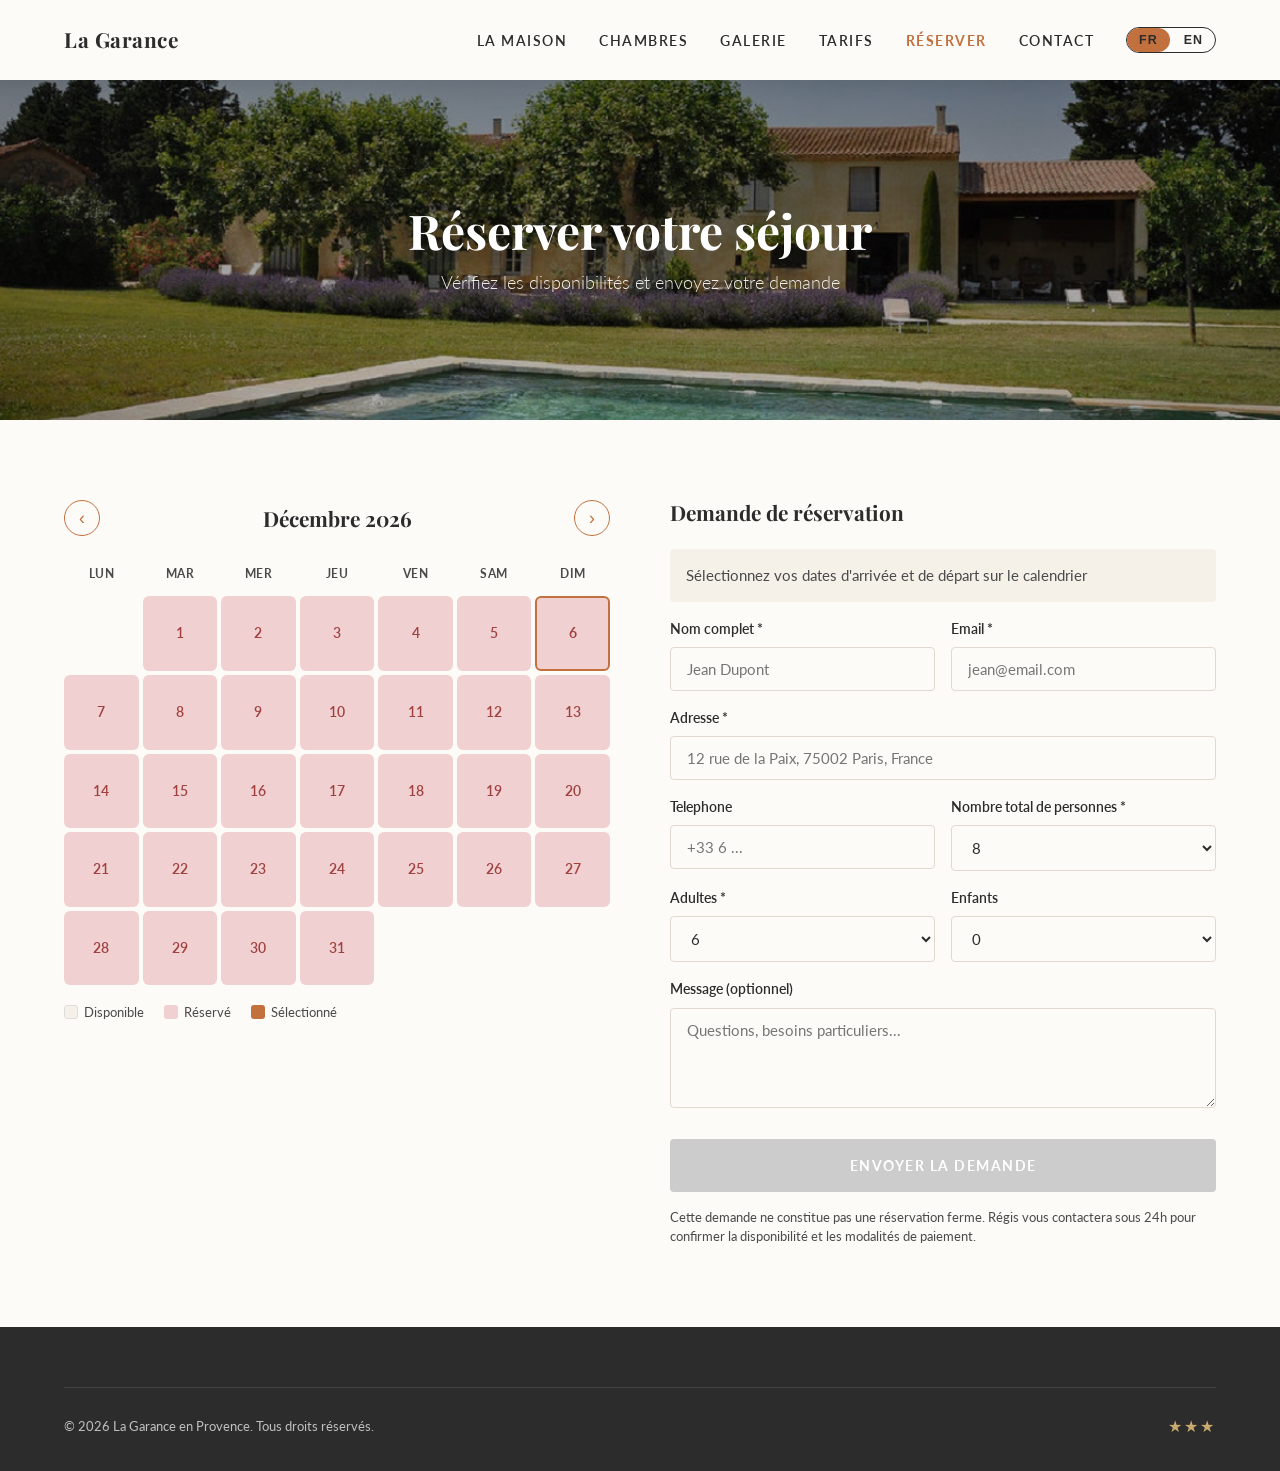
==== booking.html @ ce0c5026 "Fix calendar bug (duplicate var) + room titles 2 Chambres Jardin/Provence/Bastide" ====
<!DOCTYPE html>
<html lang="fr">
<head>
  <meta charset="UTF-8">
  <meta name="viewport" content="width=device-width, initial-scale=1.0">
  <title>Réserver — La Garance en Provence</title>
  <meta name="description" content="Réservez votre séjour à La Garance en Provence. Vérifiez les disponibilités et envoyez votre demande.">

  <!-- Fonts -->
  <link rel="preconnect" href="https://fonts.googleapis.com">
  <link rel="preconnect" href="https://fonts.gstatic.com" crossorigin>
  <link href="https://fonts.googleapis.com/css2?family=Playfair+Display:ital,wght@0,400;0,700;1,400&family=Lato:wght@300;400;700&display=swap" rel="stylesheet">

  <link rel="icon" href="data:image/svg+xml,<svg xmlns='http://www.w3.org/2000/svg' viewBox='0 0 100 100'><text y='.9em' font-size='90'>🏡</text></svg>">

  <link rel="stylesheet" href="styles.css">
  <style>
    /* ---- Booking page overrides ---- */
    .booking-hero {
      background: linear-gradient(to bottom, rgba(0,0,0,0.45), rgba(0,0,0,0.25)),
                  url('images/garance_03.jpg') center/cover no-repeat;
      height: 340px;
      display: flex;
      align-items: center;
      justify-content: center;
      text-align: center;
      color: #fff;
      margin-top: var(--header-h);
    }
    .booking-hero h1 { font-size: clamp(2rem, 4vw, 3rem); margin-bottom: 8px; }
    .booking-hero p { font-size: 1.1rem; font-weight: 300; opacity: 0.9; }

    .booking-section { padding: 80px 0; }
    .booking-grid {
      display: grid;
      grid-template-columns: 1fr 1fr;
      gap: 60px;
      align-items: start;
    }

    /* Calendar */
    .cal-header {
      display: flex;
      align-items: center;
      justify-content: space-between;
      margin-bottom: 20px;
    }
    .cal-header h3 {
      font-family: var(--font-serif);
      font-size: 1.3rem;
      min-width: 200px;
      text-align: center;
    }
    .cal-nav {
      background: none;
      border: 1.5px solid var(--terracotta);
      color: var(--terracotta);
      width: 36px;
      height: 36px;
      border-radius: 50%;
      cursor: pointer;
      font-size: 1.1rem;
      display: flex;
      align-items: center;
      justify-content: center;
      transition: all var(--transition);
    }
    .cal-nav:hover { background: var(--terracotta); color: #fff; }

    .cal-grid {
      display: grid;
      grid-template-columns: repeat(7, 1fr);
      gap: 4px;
      text-align: center;
    }
    .cal-day-label {
      font-size: 0.75rem;
      font-weight: 700;
      color: var(--charcoal-lt);
      text-transform: uppercase;
      letter-spacing: 0.5px;
      padding: 8px 0;
    }
    .cal-day {
      aspect-ratio: 1;
      display: flex;
      align-items: center;
      justify-content: center;
      font-size: 0.9rem;
      border-radius: 6px;
      cursor: pointer;
      transition: all 0.2s;
      position: relative;
    }
    .cal-day:hover:not(.booked):not(.empty):not(.past) {
      background: var(--cream);
    }
    .cal-day.empty { cursor: default; }
    .cal-day.past { color: #ccc; cursor: default; }
    .cal-day.booked {
      background: #f0d0d0;
      color: #a04040;
      cursor: not-allowed;
      font-weight: 600;
    }
    .cal-day.selected {
      background: var(--terracotta);
      color: #fff;
      font-weight: 700;
    }
    .cal-day.in-range {
      background: var(--terracotta-lt);
      color: #fff;
    }
    .cal-day.today {
      border: 2px solid var(--terracotta);
      font-weight: 700;
    }

    .cal-legend {
      display: flex;
      gap: 20px;
      margin-top: 16px;
      font-size: 0.82rem;
      color: var(--charcoal-lt);
    }
    .cal-legend span { display: flex; align-items: center; gap: 6px; }
    .cal-legend-dot {
      width: 14px;
      height: 14px;
      border-radius: 3px;
      display: inline-block;
    }
    .cal-legend-dot.avail { background: var(--cream); border: 1px solid #ddd; }
    .cal-legend-dot.booked { background: #f0d0d0; }
    .cal-legend-dot.selected { background: var(--terracotta); }

    /* Price summary */
    .price-summary {
      background: var(--cream);
      border-radius: 8px;
      padding: 24px;
      margin-top: 24px;
    }
    .price-summary h4 {
      font-family: var(--font-serif);
      margin-bottom: 16px;
      font-size: 1.1rem;
    }
    .price-line {
      display: flex;
      justify-content: space-between;
      padding: 6px 0;
      font-size: 0.92rem;
      color: var(--charcoal-lt);
    }
    .price-line.total {
      border-top: 2px solid var(--terracotta-lt);
      margin-top: 8px;
      padding-top: 12px;
      font-weight: 700;
      font-size: 1.1rem;
      color: var(--charcoal);
    }

    /* Booking form */
    .booking-form-section { margin-top: 0; }
    .booking-form-section h3 {
      font-family: var(--font-serif);
      font-size: 1.3rem;
      margin-bottom: 24px;
    }

    .booking-form label {
      display: block;
      font-size: 0.85rem;
      font-weight: 600;
      margin-bottom: 6px;
      color: var(--charcoal);
    }
    .booking-form input,
    .booking-form select,
    .booking-form textarea {
      width: 100%;
      padding: 12px 16px;
      border: 1.5px solid #e0d9cf;
      border-radius: 4px;
      font-family: var(--font-sans);
      font-size: 0.95rem;
      color: var(--charcoal);
      background: var(--warm-white);
      margin-bottom: 16px;
      transition: border-color var(--transition);
    }
    .booking-form input:focus,
    .booking-form select:focus,
    .booking-form textarea:focus {
      outline: none;
      border-color: var(--terracotta);
    }
    .booking-form textarea { resize: vertical; min-height: 100px; }

    .form-row-2 {
      display: grid;
      grid-template-columns: 1fr 1fr;
      gap: 16px;
    }

    .date-display {
      background: var(--cream);
      padding: 14px 16px;
      border-radius: 4px;
      font-size: 0.92rem;
      margin-bottom: 16px;
      color: var(--charcoal-lt);
      min-height: 48px;
    }
    .date-display strong { color: var(--charcoal); }

    .btn-book {
      display: block;
      width: 100%;
      padding: 16px;
      background: var(--terracotta);
      color: #fff;
      border: 2px solid var(--terracotta);
      font-family: var(--font-sans);
      font-size: 0.9rem;
      font-weight: 700;
      letter-spacing: 1.5px;
      text-transform: uppercase;
      cursor: pointer;
      border-radius: 4px;
      transition: all var(--transition);
      margin-top: 8px;
    }
    .btn-book:hover { background: var(--terracotta-dk); border-color: var(--terracotta-dk); }
    .btn-book:disabled {
      background: #ccc;
      border-color: #ccc;
      cursor: not-allowed;
    }

    .booking-success {
      background: #e8f5e9;
      border: 1px solid #a5d6a7;
      border-radius: 8px;
      padding: 24px;
      text-align: center;
      display: none;
    }
    .booking-success h3 { color: #2e7d32; margin-bottom: 8px; }
    .booking-success p { color: #4a4a4a; }
    .booking-success .booking-ref { font-size: 1.3rem; font-weight: 700; color: var(--terracotta); margin: 12px 0; }

    .booking-note {
      font-size: 0.82rem;
      color: var(--charcoal-lt);
      margin-top: 16px;
      line-height: 1.5;
    }

    @media (max-width: 768px) {
      .booking-grid { grid-template-columns: 1fr; gap: 40px; }
      .booking-hero { height: 260px; }
      .form-row-2 { grid-template-columns: 1fr; }
    }
  </style>
</head>
<body>

  <!-- HEADER (same as main site) -->
  <header class="site-header scrolled">
    <nav class="nav-inner">
      <a href="/" class="nav-logo" style="color:var(--charcoal)">La Garance</a>
      <ul class="nav-links">
        <li><a href="/#about" style="color:var(--charcoal)" data-i18n="nav_about">La Maison</a></li>
        <li><a href="/#rooms" style="color:var(--charcoal)" data-i18n="nav_rooms">Chambres</a></li>
        <li><a href="/#gallery" style="color:var(--charcoal)" data-i18n="nav_gallery">Galerie</a></li>
        <li><a href="/#pricing" style="color:var(--charcoal)" data-i18n="nav_pricing">Tarifs</a></li>
        <li><a href="/booking" style="color:var(--terracotta);font-weight:700" data-i18n="nav_booking">Réserver</a></li>
        <li><a href="/#contact" style="color:var(--charcoal)" data-i18n="nav_contact">Contact</a></li>
        <li>
          <div class="lang-toggle" style="border-color:var(--charcoal)">
            <button class="lang-btn active" data-lang="fr" style="color:var(--charcoal)">FR</button>
            <button class="lang-btn" data-lang="en" style="color:var(--charcoal)">EN</button>
          </div>
        </li>
      </ul>
      <button class="nav-hamburger" aria-label="Menu">
        <span style="background:var(--charcoal)"></span>
        <span style="background:var(--charcoal)"></span>
        <span style="background:var(--charcoal)"></span>
      </button>
    </nav>
  </header>

  <!-- HERO -->
  <div class="booking-hero">
    <div>
      <h1 data-i18n="bk_title">Réserver votre séjour</h1>
      <p data-i18n="bk_subtitle">Vérifiez les disponibilités et envoyez votre demande</p>
    </div>
  </div>

  <!-- MAIN CONTENT -->
  <section class="booking-section">
    <div class="container">
      <div class="booking-grid">

        <!-- LEFT: Calendar + Price -->
        <div>
          <div id="calendar-widget">
            <div class="cal-header">
              <button class="cal-nav" id="cal-prev">&#8249;</button>
              <h3 id="cal-title"></h3>
              <button class="cal-nav" id="cal-next">&#8250;</button>
            </div>
            <div class="cal-grid" id="cal-grid"></div>
            <div class="cal-legend">
              <span><span class="cal-legend-dot avail"></span> <span data-i18n="bk_available">Disponible</span></span>
              <span><span class="cal-legend-dot booked"></span> <span data-i18n="bk_booked">Réservé</span></span>
              <span><span class="cal-legend-dot selected"></span> <span data-i18n="bk_selected">Sélectionné</span></span>
            </div>
          </div>

          <div class="price-summary" id="price-summary" style="display:none">
            <h4 data-i18n="bk_estimate">Estimation tarifaire</h4>
            <div class="price-line">
              <span data-i18n="bk_accom">Hébergement</span>
              <span id="price-accom">—</span>
            </div>
            <div class="price-line">
              <span data-i18n="bk_cleaning">Ménage</span>
              <span id="price-cleaning">250 €</span>
            </div>
            <div class="price-line">
              <span data-i18n="bk_taxe">Taxe de séjour</span>
              <span id="price-taxe">—</span>
            </div>
            <div class="price-line total">
              <span>Total</span>
              <span id="price-total">—</span>
            </div>
          </div>
        </div>

        <!-- RIGHT: Form -->
        <div class="booking-form-section">
          <h3 data-i18n="bk_form_title">Demande de réservation</h3>

          <div class="date-display" id="date-display">
            <span data-i18n="bk_select_dates">Sélectionnez vos dates d'arrivée et de départ sur le calendrier</span>
          </div>

          <form class="booking-form" id="booking-form">
            <div class="form-row-2">
              <div>
                <label data-i18n="bk_name">Nom complet *</label>
                <input type="text" name="guest_name" required placeholder="Jean Dupont">
              </div>
              <div>
                <label data-i18n="bk_email">Email *</label>
                <input type="email" name="guest_email" required placeholder="jean@email.com">
              </div>
            </div>

            <label data-i18n="bk_address">Adresse *</label>
            <input type="text" name="guest_address" required data-i18n="bk_ph_address" placeholder="12 rue de la Paix, 75002 Paris, France">

            <div class="form-row-2">
              <div>
                <label data-i18n="bk_phone">Téléphone</label>
                <input type="tel" name="guest_phone" placeholder="+33 6 ...">
              </div>
              <div>
                <label data-i18n="bk_guests">Nombre total de personnes *</label>
                <select name="num_guests" required>
                  <option value="2">2</option>
                  <option value="4">4</option>
                  <option value="6">6</option>
                  <option value="8" selected>8</option>
                  <option value="10">10</option>
                  <option value="12">12</option>
                </select>
              </div>
            </div>

            <div class="form-row-2">
              <div>
                <label data-i18n="bk_adults">Adultes *</label>
                <select name="num_adults" required>
                  <option value="2">2</option>
                  <option value="4">4</option>
                  <option value="6" selected>6</option>
                  <option value="8">8</option>
                  <option value="10">10</option>
                  <option value="12">12</option>
                </select>
              </div>
              <div>
                <label data-i18n="bk_children">Enfants</label>
                <select name="num_children">
                  <option value="0" selected>0</option>
                  <option value="1">1</option>
                  <option value="2">2</option>
                  <option value="3">3</option>
                  <option value="4">4</option>
                  <option value="5">5</option>
                  <option value="6">6</option>
                </select>
              </div>
            </div>

            <label data-i18n="bk_message">Message (optionnel)</label>
            <textarea name="message" rows="4" data-i18n="bk_ph_message" placeholder="Questions, besoins particuliers..."></textarea>

            <button type="submit" class="btn-book" id="btn-book" disabled data-i18n="bk_submit">Envoyer la demande</button>

            <p class="booking-note" data-i18n="bk_note">
              Cette demande ne constitue pas une réservation ferme. Régis vous contactera sous 24h pour confirmer la disponibilité et les modalités de paiement.
            </p>
          </form>

          <div class="booking-success" id="booking-success">
            <h3 data-i18n="bk_success_title">Demande envoyée !</h3>
            <p data-i18n="bk_success_p1">Votre demande a bien été enregistrée.</p>
            <div class="booking-ref" id="booking-ref"></div>
            <p data-i18n="bk_success_p2">Régis vous contactera sous 24h pour confirmer votre réservation.</p>
          </div>
        </div>

      </div>
    </div>
  </section>

  <!-- FOOTER -->
  <footer class="site-footer">
    <div class="container">
      <div class="footer-bottom">
        <span data-i18n="footer_copy">© 2026 La Garance en Provence. Tous droits réservés.</span>
        <span class="footer-stars">★★★</span>
      </div>
    </div>
  </footer>

  <script>
  (function() {
    'use strict';

    // ---- Config (STATIC MODE — no backend needed) ----
    // Blocked date ranges: update this list when bookings change
    const BLOCKED_RANGES = [
      { from: '2026-01-01', to: '2026-06-27' },  // Hors saison
      { from: '2026-06-27', to: '2026-07-04' },  // Carter
      { from: '2026-07-18', to: '2026-07-25' },  // Jault
      { from: '2026-07-25', to: '2026-09-05' },  // De Graaf
      { from: '2026-09-05', to: '2026-12-31' },  // Hors saison
    ];

    // Weekly rates by month
    const WEEKLY_RATES = {
      1: 6500, 2: 6500, 3: 6500, 4: 6500, 5: 6500,
      6: 7150, 7: 7650, 8: 7650, 9: 7150,
      10: 6500, 11: 6500, 12: 6500,
    };

    // Contact email for form submissions
    const CONTACT_EMAIL = 'contact@garance-provence.com';

    const MONTH_NAMES = {
      fr: ['Janvier','Février','Mars','Avril','Mai','Juin','Juillet','Août','Septembre','Octobre','Novembre','Décembre'],
      en: ['January','February','March','April','May','June','July','August','September','October','November','December'],
    };
    const DAY_LABELS = {
      fr: ['Lun','Mar','Mer','Jeu','Ven','Sam','Dim'],
      en: ['Mon','Tue','Wed','Thu','Fri','Sat','Sun'],
    };

    // ---- Translations ----
    const T = {
      fr: {
        nav_about: 'La Maison', nav_rooms: 'Chambres', nav_gallery: 'Galerie',
        nav_pricing: 'Tarifs', nav_booking: 'Réserver', nav_contact: 'Contact',
        bk_title: 'Réserver votre séjour',
        bk_subtitle: 'Vérifiez les disponibilités et envoyez votre demande',
        bk_available: 'Disponible', bk_booked: 'Réservé', bk_selected: 'Sélectionné',
        bk_estimate: 'Estimation tarifaire',
        bk_accom: 'Hébergement', bk_cleaning: 'Ménage', bk_taxe: 'Taxe de séjour',
        bk_form_title: 'Demande de réservation',
        bk_select_dates: "Sélectionnez vos dates d'arrivée et de départ sur le calendrier",
        bk_name: 'Nom complet *', bk_email: 'Email *', bk_address: 'Adresse *', bk_ph_address: '12 rue de la Paix, 75002 Paris, France', bk_phone: 'Telephone',
        bk_guests: 'Nombre total de personnes *', bk_adults: 'Adultes *', bk_children: 'Enfants',
        bk_message: 'Message (optionnel)',
        bk_ph_message: 'Questions, besoins particuliers...',
        bk_submit: 'Envoyer la demande',
        bk_note: "Cette demande ne constitue pas une réservation ferme. Régis vous contactera sous 24h pour confirmer la disponibilité et les modalités de paiement.",
        bk_success_title: 'Demande envoyée !',
        bk_success_p1: 'Votre demande a bien été enregistrée.',
        bk_success_p2: 'Régis vous contactera sous 24h pour confirmer votre réservation.',
        bk_checkin: 'Arrivée', bk_checkout: 'Départ', bk_nights: 'nuits',
        bk_err_booked: 'Certaines dates sélectionnées sont déjà réservées.',
        bk_err_server: 'Erreur serveur. Veuillez réessayer.',
        footer_copy: '© 2026 La Garance en Provence. Tous droits réservés.',
      },
      en: {
        nav_about: 'The House', nav_rooms: 'Rooms', nav_gallery: 'Gallery',
        nav_pricing: 'Rates', nav_booking: 'Book', nav_contact: 'Contact',
        bk_title: 'Book your stay',
        bk_subtitle: 'Check availability and send your request',
        bk_available: 'Available', bk_booked: 'Booked', bk_selected: 'Selected',
        bk_estimate: 'Price estimate',
        bk_accom: 'Accommodation', bk_cleaning: 'Cleaning', bk_taxe: 'Tourist tax',
        bk_form_title: 'Booking request',
        bk_select_dates: 'Select your check-in and check-out dates on the calendar',
        bk_name: 'Full name *', bk_email: 'Email *', bk_address: 'Address *', bk_ph_address: '12 Peace Street, 75002 Paris, France', bk_phone: 'Phone',
        bk_guests: 'Total guests *', bk_adults: 'Adults *', bk_children: 'Children',
        bk_message: 'Message (optional)',
        bk_ph_message: 'Questions, special requirements...',
        bk_submit: 'Send request',
        bk_note: "This request is not a confirmed booking. Régis will contact you within 24 hours to confirm availability and payment details.",
        bk_success_title: 'Request sent!',
        bk_success_p1: 'Your request has been recorded.',
        bk_success_p2: 'Régis will contact you within 24 hours to confirm your booking.',
        bk_checkin: 'Check-in', bk_checkout: 'Check-out', bk_nights: 'nights',
        bk_err_booked: 'Some selected dates are already booked.',
        bk_err_server: 'Server error. Please try again.',
        footer_copy: '© 2026 La Garance en Provence. All rights reserved.',
      },
    };

    let lang = localStorage.getItem('garance-lang') || 'fr';
    let currentYear, currentMonth;
    let bookedDates = new Set();
    let checkIn = null, checkOut = null;
    let weeklyRate = 3000;

    const today = new Date();
    currentYear = today.getFullYear();
    currentMonth = today.getMonth() + 1;

    // ---- Init ----
    document.addEventListener('DOMContentLoaded', () => {
      setupLang();
      renderCalendar();
      setupForm();
      setupMobileMenu();
    });

    // ---- Language ----
    function setupLang() {
      document.querySelectorAll('.lang-btn').forEach(btn => {
        btn.addEventListener('click', () => {
          lang = btn.dataset.lang;
          localStorage.setItem('garance-lang', lang);
          applyTranslations();
          updateLangBtns();
          renderCalendar();
        });
      });
      applyTranslations();
      updateLangBtns();
    }

    function updateLangBtns() {
      document.querySelectorAll('.lang-btn').forEach(b =>
        b.classList.toggle('active', b.dataset.lang === lang));
    }

    function applyTranslations() {
      const t = T[lang];
      document.querySelectorAll('[data-i18n]').forEach(el => {
        const k = el.getAttribute('data-i18n');
        if (t[k] !== undefined) {
          if (el.tagName === 'INPUT' || el.tagName === 'TEXTAREA') el.placeholder = t[k];
          else el.innerHTML = t[k];
        }
      });
      document.documentElement.lang = lang;
    }

    // ---- Calendar ----
    function renderCalendar() {
      const grid = document.getElementById('cal-grid');
      const title = document.getElementById('cal-title');
      title.textContent = `${MONTH_NAMES[lang][currentMonth - 1]} ${currentYear}`;

      // Build booked dates from static ranges
      bookedDates = new Set();
      weeklyRate = WEEKLY_RATES[currentMonth] || 6500;
      const daysInMonth = new Date(currentYear, currentMonth, 0).getDate();
      const monthStart = `${currentYear}-${String(currentMonth).padStart(2,'0')}-01`;
      const monthEnd = `${currentYear}-${String(currentMonth).padStart(2,'0')}-${String(daysInMonth).padStart(2,'0')}`;

      BLOCKED_RANGES.forEach(range => {
        if (range.to < monthStart || range.from > monthEnd) return;
        const start = new Date(Math.max(new Date(range.from), new Date(monthStart)));
        const end = new Date(Math.min(new Date(range.to), new Date(monthEnd)));
        for (let d = new Date(start); d <= end; d.setDate(d.getDate() + 1)) {
          bookedDates.add(d.toISOString().slice(0, 10));
        }
      });

      // Build grid
      grid.innerHTML = '';

      // Day labels
      DAY_LABELS[lang].forEach(d => {
        const el = document.createElement('div');
        el.className = 'cal-day-label';
        el.textContent = d;
        grid.appendChild(el);
      });

      // First day of month (Monday=0)
      const firstDay = new Date(currentYear, currentMonth - 1, 1).getDay();
      const startOffset = (firstDay + 6) % 7; // Mon=0

      // Empty cells
      for (let i = 0; i < startOffset; i++) {
        const el = document.createElement('div');
        el.className = 'cal-day empty';
        grid.appendChild(el);
      }

      const todayStr = `${today.getFullYear()}-${String(today.getMonth()+1).padStart(2,'0')}-${String(today.getDate()).padStart(2,'0')}`;

      for (let d = 1; d <= daysInMonth; d++) {
        const dateStr = `${currentYear}-${String(currentMonth).padStart(2,'0')}-${String(d).padStart(2,'0')}`;
        const el = document.createElement('div');
        el.className = 'cal-day';
        el.textContent = d;
        el.dataset.date = dateStr;

        if (dateStr === todayStr) el.classList.add('today');
        if (dateStr < todayStr) el.classList.add('past');
        if (bookedDates.has(dateStr)) el.classList.add('booked');

        // Selection state
        if (checkIn === dateStr) el.classList.add('selected');
        if (checkOut === dateStr) el.classList.add('selected');
        if (checkIn && checkOut && dateStr > checkIn && dateStr < checkOut) el.classList.add('in-range');

        el.addEventListener('click', () => onDayClick(dateStr, el));
        grid.appendChild(el);
      }
    }

    function onDayClick(dateStr) {
      const el = document.querySelector(`[data-date="${dateStr}"]`);
      if (!el || el.classList.contains('past') || el.classList.contains('booked') || el.classList.contains('empty')) return;

      if (!checkIn || (checkIn && checkOut)) {
        // Start new selection
        checkIn = dateStr;
        checkOut = null;
      } else {
        // Set checkout
        if (dateStr <= checkIn) {
          checkIn = dateStr;
          checkOut = null;
        } else {
          // Check no booked dates in range
          let blocked = false;
          bookedDates.forEach(bd => {
            if (bd > checkIn && bd < dateStr) blocked = true;
          });
          if (blocked) {
            alert(T[lang].bk_err_booked);
            return;
          }
          checkOut = dateStr;
        }
      }

      updateSelection();
      renderCalendar();
    }

    function updateSelection() {
      const display = document.getElementById('date-display');
      const btn = document.getElementById('btn-book');
      const summary = document.getElementById('price-summary');

      if (checkIn && checkOut) {
        const ciDate = new Date(checkIn);
        const coDate = new Date(checkOut);
        const nights = Math.round((coDate - ciDate) / 86400000);
        const t = T[lang];

        const fmt = d => d.toLocaleDateString(lang === 'fr' ? 'fr-FR' : 'en-GB', { day: 'numeric', month: 'long', year: 'numeric' });
        display.innerHTML = `<strong>${t.bk_checkin}:</strong> ${fmt(ciDate)} &nbsp;→&nbsp; <strong>${t.bk_checkout}:</strong> ${fmt(coDate)} &nbsp;(${nights} ${t.bk_nights})`;

        // Price calc
        const weeks = nights / 7;
        const accom = weeklyRate * weeks;
        const cleaning = 250 * weeks;
        const adults = parseInt(document.querySelector('[name="num_adults"]').value) || 6;
        const taxe = adults * nights * 1.86;
        const total = accom + cleaning + taxe;

        document.getElementById('price-accom').textContent = `${Math.round(accom).toLocaleString()} €`;
        document.getElementById('price-cleaning').textContent = `${Math.round(cleaning).toLocaleString()} €`;
        document.getElementById('price-taxe').textContent = `${Math.round(taxe)} €`;
        document.getElementById('price-total').textContent = `${Math.round(total).toLocaleString()} €`;

        summary.style.display = 'block';
        btn.disabled = false;
      } else if (checkIn) {
        const ciDate = new Date(checkIn);
        const fmt = d => d.toLocaleDateString(lang === 'fr' ? 'fr-FR' : 'en-GB', { day: 'numeric', month: 'long', year: 'numeric' });
        display.innerHTML = `<strong>${T[lang].bk_checkin}:</strong> ${fmt(ciDate)} → <em>${lang === 'fr' ? 'choisissez la date de départ' : 'select check-out date'}</em>`;
        summary.style.display = 'none';
        btn.disabled = true;
      } else {
        display.innerHTML = `<span>${T[lang].bk_select_dates}</span>`;
        summary.style.display = 'none';
        btn.disabled = true;
      }
    }

    // Update price when adults change
    document.addEventListener('DOMContentLoaded', () => {
      document.querySelector('[name="num_adults"]')?.addEventListener('change', updateSelection);
    });

    // Nav buttons
    document.addEventListener('DOMContentLoaded', () => {
      document.getElementById('cal-prev').addEventListener('click', () => {
        currentMonth--;
        if (currentMonth < 1) { currentMonth = 12; currentYear--; }
        renderCalendar();
      });
      document.getElementById('cal-next').addEventListener('click', () => {
        currentMonth++;
        if (currentMonth > 12) { currentMonth = 1; currentYear++; }
        renderCalendar();
      });
    });

    // ---- Form (mailto — no backend needed) ----
    function setupForm() {
      const form = document.getElementById('booking-form');
      form.addEventListener('submit', (e) => {
        e.preventDefault();
        if (!checkIn || !checkOut) return;

        const name = form.guest_name.value;
        const email = form.guest_email.value;
        const phone = form.guest_phone.value || '-';
        const address = form.guest_address.value || '-';
        const guests = form.num_guests.value;
        const adults = form.num_adults.value;
        const children = form.num_children.value;
        const message = form.message.value || '-';

        const ciDate = new Date(checkIn);
        const coDate = new Date(checkOut);
        const nights = Math.round((coDate - ciDate) / 86400000);
        const weeks = nights / 7;
        const accom = weeklyRate * weeks;
        const cleaning = 250 * weeks;
        const taxe = parseInt(adults) * nights * 1.86;
        const total = accom + cleaning + taxe;

        const subject = encodeURIComponent(`Demande de reservation - ${name} - ${checkIn} au ${checkOut}`);
        const body = encodeURIComponent(
          `Nouvelle demande de reservation\n` +
          `================================\n\n` +
          `Nom: ${name}\n` +
          `Email: ${email}\n` +
          `Telephone: ${phone}\n` +
          `Adresse: ${address}\n\n` +
          `Arrivee: ${checkIn}\n` +
          `Depart: ${checkOut}\n` +
          `Nuits: ${nights}\n\n` +
          `Voyageurs: ${guests} (${adults} adultes, ${children} enfants)\n\n` +
          `Estimation:\n` +
          `  Hebergement: ${Math.round(accom)} EUR\n` +
          `  Menage: ${Math.round(cleaning)} EUR\n` +
          `  Taxe de sejour: ${Math.round(taxe)} EUR\n` +
          `  Total: ${Math.round(total)} EUR\n\n` +
          `Message: ${message}\n`
        );

        window.location.href = `mailto:${CONTACT_EMAIL}?subject=${subject}&body=${body}`;

        // Show success
        form.style.display = 'none';
        document.getElementById('booking-success').style.display = 'block';
        document.getElementById('booking-ref').textContent = '';
      });
    }

    // ---- Mobile menu ----
    function setupMobileMenu() {
      const hamburger = document.querySelector('.nav-hamburger');
      const navLinks = document.querySelector('.nav-links');
      hamburger?.addEventListener('click', () => {
        navLinks.classList.toggle('mobile-open');
        document.body.style.overflow = navLinks.classList.contains('mobile-open') ? 'hidden' : '';
      });
      navLinks?.querySelectorAll('a').forEach(link => {
        link.addEventListener('click', () => {
          navLinks.classList.remove('mobile-open');
          document.body.style.overflow = '';
        });
      });
    }

  })();
  </script>

</body>
</html>
---- styles.css ----
/* ============================================================
   La Garance en Provence — Stylesheet
   Color palette: Terracotta, Olive, Cream, Warm White
   ============================================================ */

/* --- CSS Custom Properties --- */
:root {
  --terracotta:    #C2703E;
  --terracotta-dk: #A85C32;
  --terracotta-lt: #D4956A;
  --olive:         #6B7C5E;
  --olive-dk:      #556349;
  --olive-lt:      #8A9C7C;
  --cream:         #F5F0E8;
  --warm-white:    #FDFBF7;
  --charcoal:      #2C2C2C;
  --charcoal-lt:   #4A4A4A;
  --gold:          #C9A96E;
  --gold-lt:       #DFC99A;

  --font-serif:  'Playfair Display', Georgia, 'Times New Roman', serif;
  --font-sans:   'Lato', 'Helvetica Neue', Arial, sans-serif;

  --header-h:    80px;
  --section-pad: 100px;
  --max-w:       1200px;
  --transition:  0.35s cubic-bezier(0.25, 0.46, 0.45, 0.94);
}

/* --- Reset & Base --- */
*, *::before, *::after { box-sizing: border-box; margin: 0; padding: 0; }

html {
  scroll-behavior: smooth;
  font-size: 16px;
  -webkit-font-smoothing: antialiased;
  -moz-osx-font-smoothing: grayscale;
}

body {
  font-family: var(--font-sans);
  color: var(--charcoal);
  background: var(--warm-white);
  line-height: 1.7;
  overflow-x: hidden;
}

img { max-width: 100%; height: auto; display: block; }
a { color: var(--terracotta); text-decoration: none; transition: color var(--transition); }
a:hover { color: var(--terracotta-dk); }

.container { max-width: var(--max-w); margin: 0 auto; padding: 0 24px; }

/* --- Typography --- */
h1, h2, h3, h4 { font-family: var(--font-serif); font-weight: 700; line-height: 1.2; }
h1 { font-size: clamp(2.4rem, 5vw, 4rem); }
h2 { font-size: clamp(1.8rem, 3.5vw, 2.6rem); }
h3 { font-size: clamp(1.2rem, 2vw, 1.5rem); }

.section-title {
  text-align: center;
  margin-bottom: 16px;
  color: var(--charcoal);
}

.section-subtitle {
  text-align: center;
  color: var(--charcoal-lt);
  font-size: 1.1rem;
  max-width: 640px;
  margin: 0 auto 60px;
}

.section-divider {
  width: 60px;
  height: 3px;
  background: var(--terracotta);
  margin: 20px auto 24px;
  border: none;
}

/* --- Animations --- */
.reveal {
  opacity: 0;
  transform: translateY(32px);
  transition: opacity 0.8s ease, transform 0.8s ease;
}
.reveal.visible {
  opacity: 1;
  transform: translateY(0);
}

/* --- Header / Nav --- */
.site-header {
  position: fixed;
  top: 0;
  left: 0;
  width: 100%;
  height: var(--header-h);
  z-index: 1000;
  transition: background var(--transition), box-shadow var(--transition);
}

.site-header.scrolled {
  background: rgba(253, 251, 247, 0.97);
  box-shadow: 0 2px 20px rgba(0,0,0,0.08);
  backdrop-filter: blur(10px);
}

.nav-inner {
  max-width: var(--max-w);
  margin: 0 auto;
  padding: 0 24px;
  height: 100%;
  display: flex;
  align-items: center;
  justify-content: space-between;
}

.nav-logo {
  font-family: var(--font-serif);
  font-size: 1.3rem;
  font-weight: 700;
  color: var(--warm-white);
  letter-spacing: 0.5px;
  transition: color var(--transition);
}

.site-header.scrolled .nav-logo { color: var(--charcoal); }

.nav-links {
  display: flex;
  list-style: none;
  gap: 32px;
  align-items: center;
}

.nav-links a {
  font-size: 0.88rem;
  font-weight: 600;
  text-transform: uppercase;
  letter-spacing: 1.5px;
  color: var(--warm-white);
  position: relative;
  padding-bottom: 4px;
  transition: color var(--transition);
}

.site-header.scrolled .nav-links a { color: var(--charcoal); }

/* Booking nav highlight */
.nav-book-btn {
  background: var(--terracotta) !important;
  color: #fff !important;
  padding: 8px 18px !important;
  border-radius: 4px !important;
  letter-spacing: 1px !important;
}
.nav-book-btn:hover {
  background: var(--terracotta-dk) !important;
}

.nav-links a::after {
  content: '';
  position: absolute;
  bottom: 0;
  left: 0;
  width: 0;
  height: 2px;
  background: var(--terracotta);
  transition: width var(--transition);
}
.nav-links a:hover::after,
.nav-links a.active::after { width: 100%; }

/* Language toggle */
.lang-toggle {
  display: flex;
  gap: 2px;
  border: 1.5px solid var(--warm-white);
  border-radius: 20px;
  overflow: hidden;
  transition: border-color var(--transition);
}

.site-header.scrolled .lang-toggle { border-color: var(--charcoal); }

.lang-btn {
  background: none;
  border: none;
  padding: 5px 12px;
  font-size: 0.78rem;
  font-weight: 700;
  letter-spacing: 1px;
  cursor: pointer;
  color: var(--warm-white);
  transition: all var(--transition);
}

.site-header.scrolled .lang-btn { color: var(--charcoal); }

.lang-btn.active {
  background: var(--terracotta);
  color: #fff;
  border-radius: 18px;
}

/* Hamburger */
.nav-hamburger {
  display: none;
  flex-direction: column;
  gap: 5px;
  cursor: pointer;
  padding: 8px;
  background: none;
  border: none;
}

.nav-hamburger span {
  width: 24px;
  height: 2px;
  background: var(--warm-white);
  transition: all var(--transition);
}

.site-header.scrolled .nav-hamburger span { background: var(--charcoal); }

/* --- HERO --- */
.hero {
  position: relative;
  height: 100vh;
  min-height: 700px;
  display: flex;
  align-items: center;
  justify-content: center;
  text-align: center;
  overflow: hidden;
}

.hero-bg {
  position: absolute;
  inset: 0;
  background:
    linear-gradient(to bottom, rgba(0,0,0,0.25) 0%, rgba(0,0,0,0.10) 40%, rgba(0,0,0,0.40) 100%),
    url('images/garance_03.jpg') center/cover no-repeat;
  transform: scale(1.05);
  transition: transform 12s ease-out;
}

.hero.loaded .hero-bg { transform: scale(1); }

.hero-content {
  position: relative;
  z-index: 2;
  color: #fff;
  padding: 0 24px;
}

.hero-tag {
  font-family: var(--font-sans);
  font-size: 0.85rem;
  font-weight: 600;
  letter-spacing: 4px;
  text-transform: uppercase;
  margin-bottom: 20px;
  opacity: 0;
  animation: fadeUp 1s 0.3s forwards;
}

.hero h1 {
  font-size: clamp(2.8rem, 6vw, 5rem);
  margin-bottom: 20px;
  opacity: 0;
  animation: fadeUp 1s 0.5s forwards;
}

.hero-sub {
  font-size: 1.2rem;
  font-weight: 300;
  max-width: 560px;
  margin: 0 auto 40px;
  opacity: 0;
  animation: fadeUp 1s 0.7s forwards;
}

.hero-cta {
  display: inline-block;
  padding: 16px 42px;
  border: 2px solid #fff;
  color: #fff;
  font-size: 0.85rem;
  font-weight: 700;
  letter-spacing: 2px;
  text-transform: uppercase;
  border-radius: 0;
  transition: all var(--transition);
  opacity: 0;
  animation: fadeUp 1s 0.9s forwards;
}

.hero-cta:hover {
  background: var(--terracotta);
  border-color: var(--terracotta);
  color: #fff;
}

.scroll-indicator {
  position: absolute;
  bottom: 36px;
  left: 50%;
  transform: translateX(-50%);
  z-index: 2;
  opacity: 0;
  animation: fadeIn 1s 1.5s forwards;
}

.scroll-indicator span {
  display: block;
  width: 24px;
  height: 38px;
  border: 2px solid rgba(255,255,255,0.6);
  border-radius: 12px;
  position: relative;
}

.scroll-indicator span::after {
  content: '';
  position: absolute;
  top: 6px;
  left: 50%;
  width: 4px;
  height: 8px;
  margin-left: -2px;
  background: #fff;
  border-radius: 2px;
  animation: scrollBounce 2s infinite;
}

@keyframes fadeUp {
  from { opacity: 0; transform: translateY(24px); }
  to   { opacity: 1; transform: translateY(0); }
}

@keyframes fadeIn {
  from { opacity: 0; }
  to   { opacity: 1; }
}

@keyframes scrollBounce {
  0%, 100% { transform: translateY(0); opacity: 1; }
  50%      { transform: translateY(12px); opacity: 0.3; }
}

/* --- ABOUT --- */
.about {
  padding: var(--section-pad) 0;
  background: var(--warm-white);
}

.about-grid {
  display: grid;
  grid-template-columns: 1fr 1fr;
  gap: 60px;
  align-items: center;
}

.about-image {
  border-radius: 4px;
  overflow: hidden;
  position: relative;
}

.about-image img {
  width: 100%;
  height: 480px;
  object-fit: cover;
  transition: transform 0.8s ease;
}

.about-image:hover img { transform: scale(1.03); }

.about-image::after {
  content: '';
  position: absolute;
  top: 20px;
  left: 20px;
  right: -20px;
  bottom: -20px;
  border: 2px solid var(--terracotta-lt);
  border-radius: 4px;
  z-index: -1;
}

.about-text h2 { margin-bottom: 12px; }

.about-text .section-divider {
  margin: 16px 0 24px;
}

.about-text p {
  margin-bottom: 16px;
  color: var(--charcoal-lt);
}

.about-features {
  display: grid;
  grid-template-columns: 1fr 1fr;
  gap: 16px;
  margin-top: 28px;
}

.about-feature {
  display: flex;
  align-items: center;
  gap: 10px;
  font-size: 0.95rem;
  font-weight: 500;
}

.about-feature .icon {
  width: 36px;
  height: 36px;
  background: var(--cream);
  border-radius: 50%;
  display: flex;
  align-items: center;
  justify-content: center;
  flex-shrink: 0;
  font-size: 1rem;
}

/* --- ROOMS --- */
.rooms {
  padding: var(--section-pad) 0;
  background: var(--cream);
}

.rooms-grid {
  display: grid;
  grid-template-columns: repeat(3, 1fr);
  gap: 28px;
}

.room-card {
  background: var(--warm-white);
  border-radius: 6px;
  overflow: hidden;
  box-shadow: 0 4px 20px rgba(0,0,0,0.06);
  transition: transform var(--transition), box-shadow var(--transition);
}

.room-card:hover {
  transform: translateY(-6px);
  box-shadow: 0 12px 40px rgba(0,0,0,0.10);
}

.room-card-img {
  height: 240px;
  overflow: hidden;
}

.room-card-img img {
  width: 100%;
  height: 100%;
  object-fit: cover;
  transition: transform 0.6s ease;
}

.room-card:hover .room-card-img img { transform: scale(1.06); }

.room-card-body {
  padding: 24px;
}

.room-card-body h3 {
  margin-bottom: 8px;
  color: var(--charcoal);
}

.room-card-body p {
  color: var(--charcoal-lt);
  font-size: 0.92rem;
  margin-bottom: 16px;
}

.room-tag {
  display: inline-block;
  padding: 4px 12px;
  background: var(--cream);
  color: var(--olive);
  font-size: 0.78rem;
  font-weight: 600;
  letter-spacing: 0.5px;
  border-radius: 3px;
  margin-right: 6px;
  margin-bottom: 4px;
}

/* --- AMENITIES --- */
.amenities {
  padding: var(--section-pad) 0;
  background: var(--warm-white);
}

.amenities-grid {
  display: grid;
  grid-template-columns: repeat(4, 1fr);
  gap: 32px;
  text-align: center;
}

.amenity-item {
  padding: 32px 16px;
  border-radius: 6px;
  transition: background var(--transition);
}

.amenity-item:hover { background: var(--cream); }

.amenity-icon {
  width: 56px;
  height: 56px;
  margin: 0 auto 16px;
  background: var(--cream);
  border-radius: 50%;
  display: flex;
  align-items: center;
  justify-content: center;
  font-size: 1.5rem;
  transition: background var(--transition), transform var(--transition);
}

.amenity-item:hover .amenity-icon {
  background: var(--terracotta);
  transform: scale(1.1);
}

.amenity-item:hover .amenity-icon svg { stroke: #fff; }

.amenity-icon svg {
  width: 26px;
  height: 26px;
  stroke: var(--terracotta);
  stroke-width: 1.8;
  fill: none;
  transition: stroke var(--transition);
}

.amenity-item h4 {
  font-family: var(--font-sans);
  font-size: 0.95rem;
  font-weight: 700;
  margin-bottom: 6px;
}

.amenity-item p {
  font-size: 0.85rem;
  color: var(--charcoal-lt);
}

/* --- GALLERY --- */
.gallery {
  padding: var(--section-pad) 0;
  background: var(--cream);
}

.gallery-grid {
  display: grid;
  grid-template-columns: repeat(4, 1fr);
  grid-auto-rows: 280px;
  gap: 12px;
}

.gallery-item {
  position: relative;
  overflow: hidden;
  border-radius: 4px;
  cursor: pointer;
}

.gallery-item.tall { grid-row: span 2; }
.gallery-item.wide { grid-column: span 2; }

.gallery-item img {
  width: 100%;
  height: 100%;
  object-fit: cover;
  transition: transform 0.6s ease;
}

.gallery-item:hover img { transform: scale(1.06); }

.gallery-item::after {
  content: '';
  position: absolute;
  inset: 0;
  background: linear-gradient(to top, rgba(0,0,0,0.3) 0%, transparent 50%);
  opacity: 0;
  transition: opacity var(--transition);
}

.gallery-item:hover::after { opacity: 1; }

/* Lightbox */
.lightbox {
  position: fixed;
  inset: 0;
  z-index: 2000;
  background: rgba(0,0,0,0.92);
  display: flex;
  align-items: center;
  justify-content: center;
  opacity: 0;
  visibility: hidden;
  transition: all var(--transition);
}

.lightbox.active {
  opacity: 1;
  visibility: visible;
}

.lightbox img {
  max-width: 90vw;
  max-height: 85vh;
  object-fit: contain;
  border-radius: 4px;
}

.lightbox-close {
  position: absolute;
  top: 24px;
  right: 24px;
  width: 44px;
  height: 44px;
  background: none;
  border: 2px solid rgba(255,255,255,0.5);
  border-radius: 50%;
  color: #fff;
  font-size: 1.4rem;
  cursor: pointer;
  display: flex;
  align-items: center;
  justify-content: center;
  transition: all var(--transition);
}

.lightbox-close:hover {
  background: var(--terracotta);
  border-color: var(--terracotta);
}

.lightbox-nav {
  position: absolute;
  top: 50%;
  transform: translateY(-50%);
  width: 50px;
  height: 50px;
  background: rgba(255,255,255,0.1);
  border: 2px solid rgba(255,255,255,0.3);
  border-radius: 50%;
  color: #fff;
  font-size: 1.3rem;
  cursor: pointer;
  display: flex;
  align-items: center;
  justify-content: center;
  transition: all var(--transition);
}

.lightbox-nav:hover {
  background: var(--terracotta);
  border-color: var(--terracotta);
}

.lightbox-prev { left: 24px; }
.lightbox-next { right: 24px; }

/* --- PRICING --- */
.pricing {
  padding: var(--section-pad) 0;
  background: var(--warm-white);
}

.pricing-grid {
  display: grid;
  grid-template-columns: repeat(3, 1fr);
  gap: 24px;
  margin-bottom: 40px;
}

.pricing-card {
  background: var(--warm-white);
  border: 1.5px solid #e8e2d8;
  border-radius: 8px;
  padding: 36px 24px;
  text-align: center;
  position: relative;
  transition: all var(--transition);
}

.pricing-card:hover {
  border-color: var(--terracotta);
  box-shadow: 0 8px 32px rgba(194, 112, 62, 0.12);
  transform: translateY(-4px);
}

.pricing-card.featured {
  border-color: var(--terracotta);
  background: linear-gradient(to bottom, #fff8f3, var(--warm-white));
}

.pricing-badge {
  position: absolute;
  top: -12px;
  left: 50%;
  transform: translateX(-50%);
  background: var(--terracotta);
  color: #fff;
  font-size: 0.72rem;
  font-weight: 700;
  letter-spacing: 1.5px;
  text-transform: uppercase;
  padding: 4px 16px;
  border-radius: 12px;
}

.pricing-season {
  font-family: var(--font-serif);
  font-size: 1.1rem;
  font-weight: 700;
  margin-bottom: 4px;
  color: var(--charcoal);
}

.pricing-months {
  font-size: 0.85rem;
  color: var(--charcoal-lt);
  margin-bottom: 24px;
}

.pricing-amount {
  font-family: var(--font-serif);
  font-size: 2.4rem;
  font-weight: 700;
  color: var(--terracotta);
  line-height: 1;
}

.pricing-period {
  font-size: 0.85rem;
  color: var(--charcoal-lt);
  margin-top: 4px;
}

.pricing-note {
  text-align: center;
  color: var(--charcoal-lt);
  font-size: 0.92rem;
}

.pricing-note strong { color: var(--charcoal); }

/* --- LOCATION --- */
.location {
  padding: var(--section-pad) 0;
  background: var(--cream);
}

.location-grid {
  display: grid;
  grid-template-columns: 1fr 1fr;
  gap: 48px;
  align-items: start;
}

.location-map {
  border-radius: 8px;
  overflow: hidden;
  box-shadow: 0 4px 20px rgba(0,0,0,0.08);
  height: 420px;
}

.location-map iframe {
  width: 100%;
  height: 100%;
  border: none;
}

.location-info h3 {
  margin-bottom: 20px;
}

.location-distances {
  list-style: none;
  margin-bottom: 32px;
}

.location-distances li {
  display: flex;
  align-items: center;
  gap: 12px;
  padding: 12px 0;
  border-bottom: 1px solid #e8e2d8;
  font-size: 0.95rem;
}

.location-distances li:last-child { border-bottom: none; }

.distance-dot {
  width: 8px;
  height: 8px;
  border-radius: 50%;
  background: var(--terracotta);
  flex-shrink: 0;
}

.distance-value {
  margin-left: auto;
  font-weight: 600;
  color: var(--terracotta);
  white-space: nowrap;
}

/* --- CONTACT --- */
.contact {
  padding: var(--section-pad) 0;
  background: var(--warm-white);
}

.contact-grid {
  display: grid;
  grid-template-columns: 1fr 1fr;
  gap: 60px;
}

.contact-info-block {
  margin-bottom: 28px;
}

.contact-info-block h3 {
  font-size: 1.05rem;
  margin-bottom: 8px;
}

.contact-info-block p,
.contact-info-block a {
  color: var(--charcoal-lt);
  font-size: 0.95rem;
}

.contact-info-block a:hover { color: var(--terracotta); }

.contact-form label {
  display: block;
  font-size: 0.85rem;
  font-weight: 600;
  margin-bottom: 6px;
  color: var(--charcoal);
}

.contact-form input,
.contact-form textarea,
.contact-form select {
  width: 100%;
  padding: 12px 16px;
  border: 1.5px solid #e0d9cf;
  border-radius: 4px;
  font-family: var(--font-sans);
  font-size: 0.95rem;
  color: var(--charcoal);
  background: var(--warm-white);
  margin-bottom: 20px;
  transition: border-color var(--transition);
}

.contact-form input:focus,
.contact-form textarea:focus,
.contact-form select:focus {
  outline: none;
  border-color: var(--terracotta);
}

.contact-form textarea { resize: vertical; min-height: 120px; }

.form-row {
  display: grid;
  grid-template-columns: 1fr 1fr;
  gap: 16px;
}

.btn-submit {
  display: inline-block;
  padding: 14px 40px;
  background: var(--terracotta);
  color: #fff;
  border: 2px solid var(--terracotta);
  font-family: var(--font-sans);
  font-size: 0.85rem;
  font-weight: 700;
  letter-spacing: 1.5px;
  text-transform: uppercase;
  cursor: pointer;
  border-radius: 3px;
  transition: all var(--transition);
}

.btn-submit:hover {
  background: transparent;
  color: var(--terracotta);
}

/* --- FOOTER --- */
.site-footer {
  background: var(--charcoal);
  color: rgba(255,255,255,0.7);
  padding: 60px 0 32px;
}

.footer-grid {
  display: grid;
  grid-template-columns: 2fr 1fr 1fr;
  gap: 48px;
  margin-bottom: 48px;
}

.footer-brand h3 {
  font-family: var(--font-serif);
  color: #fff;
  font-size: 1.3rem;
  margin-bottom: 12px;
}

.footer-brand p {
  font-size: 0.9rem;
  line-height: 1.6;
}

.footer-links h4,
.footer-contact h4 {
  color: #fff;
  font-family: var(--font-sans);
  font-size: 0.85rem;
  font-weight: 700;
  letter-spacing: 1.5px;
  text-transform: uppercase;
  margin-bottom: 20px;
}

.footer-links ul { list-style: none; }
.footer-links li { margin-bottom: 10px; }
.footer-links a {
  color: rgba(255,255,255,0.6);
  font-size: 0.9rem;
  transition: color var(--transition);
}
.footer-links a:hover { color: var(--terracotta-lt); }

.footer-contact p {
  font-size: 0.9rem;
  margin-bottom: 8px;
}

.footer-contact a { color: rgba(255,255,255,0.6); }
.footer-contact a:hover { color: var(--terracotta-lt); }

.footer-bottom {
  border-top: 1px solid rgba(255,255,255,0.1);
  padding-top: 24px;
  display: flex;
  justify-content: space-between;
  align-items: center;
  font-size: 0.82rem;
}

.footer-stars {
  color: var(--gold);
  font-size: 1rem;
  letter-spacing: 2px;
}

/* --- RESPONSIVE --- */
@media (max-width: 1024px) {
  .amenities-grid { grid-template-columns: repeat(2, 1fr); }
  .pricing-grid { grid-template-columns: repeat(2, 1fr); }
  .gallery-grid { grid-template-columns: repeat(3, 1fr); grid-auto-rows: 220px; }
  .gallery-item.wide { grid-column: span 1; }
}

@media (max-width: 768px) {
  :root { --section-pad: 64px; --header-h: 64px; }

  .nav-links { display: none; }
  .nav-hamburger { display: flex; }

  /* Mobile menu */
  .nav-links.mobile-open {
    display: flex;
    flex-direction: column;
    position: fixed;
    top: 0;
    left: 0;
    width: 100%;
    height: 100vh;
    background: var(--warm-white);
    justify-content: center;
    align-items: center;
    gap: 28px;
    z-index: 999;
  }

  .nav-links.mobile-open a {
    color: var(--charcoal);
    font-size: 1.1rem;
  }

  .nav-links.mobile-open .lang-toggle { border-color: var(--charcoal); }
  .nav-links.mobile-open .lang-btn { color: var(--charcoal); }
  .nav-links.mobile-open .lang-btn.active { color: #fff; }

  .about-grid,
  .contact-grid,
  .location-grid { grid-template-columns: 1fr; gap: 40px; }

  .about-image::after { display: none; }
  .about-image img { height: 320px; }

  .rooms-grid { grid-template-columns: 1fr; max-width: 480px; margin: 0 auto; }

  .amenities-grid { grid-template-columns: repeat(2, 1fr); gap: 16px; }

  .gallery-grid {
    grid-template-columns: 1fr 1fr;
    grid-auto-rows: 200px;
  }
  .gallery-item.tall { grid-row: span 1; }

  .pricing-grid { grid-template-columns: 1fr; max-width: 360px; margin: 0 auto 40px; }

  .location-map { height: 300px; }

  .form-row { grid-template-columns: 1fr; }

  .footer-grid { grid-template-columns: 1fr; gap: 32px; }
  .footer-bottom { flex-direction: column; gap: 8px; text-align: center; }

  .lightbox-nav { width: 40px; height: 40px; }
  .lightbox-prev { left: 12px; }
  .lightbox-next { right: 12px; }
}

@media (max-width: 480px) {
  .amenities-grid { grid-template-columns: 1fr; }
  .about-features { grid-template-columns: 1fr; }
  .gallery-grid { grid-template-columns: 1fr; grid-auto-rows: 260px; }
}
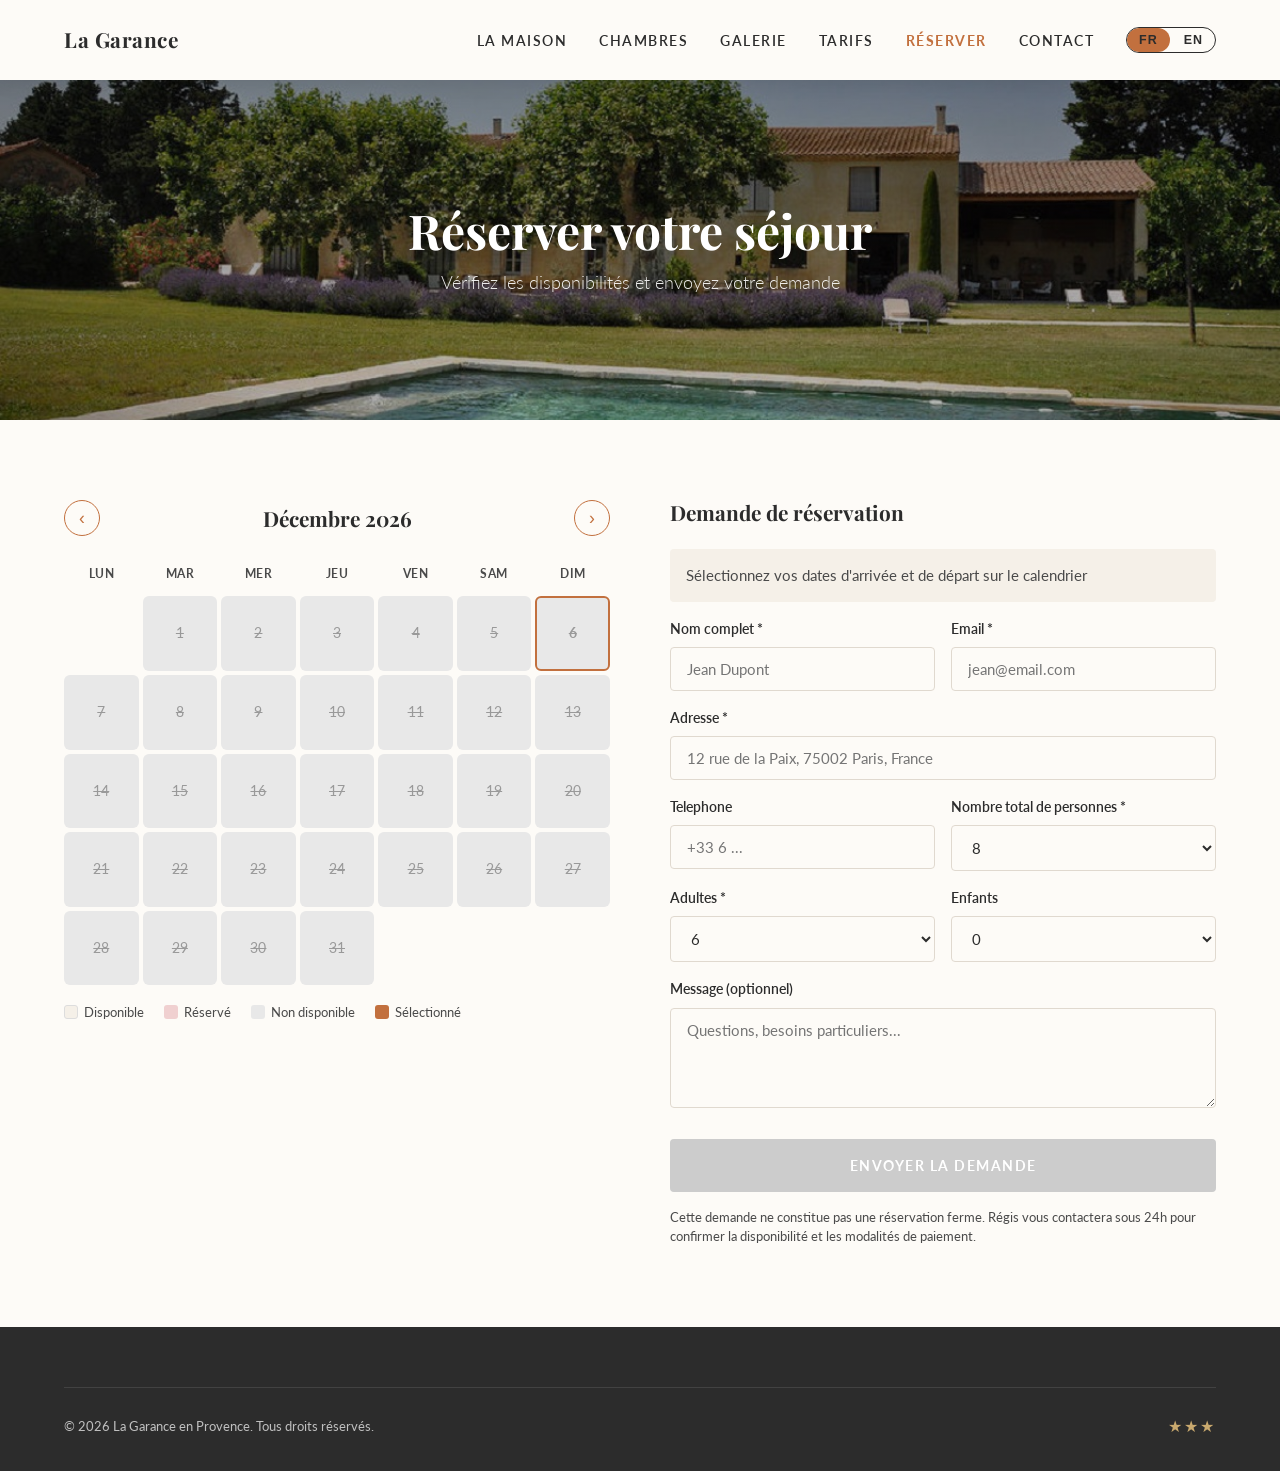
==== commit 7c8db1c7: "Distinguish booked (red) vs unavailable (grey strikethrough) dates on calendar" ====
--- a/booking.html
+++ b/booking.html
@@ -92,7 +92,7 @@
       transition: all 0.2s;
       position: relative;
     }
-    .cal-day:hover:not(.booked):not(.empty):not(.past) {
+    .cal-day:hover:not(.booked):not(.unavailable):not(.empty):not(.past) {
       background: var(--cream);
     }
     .cal-day.empty { cursor: default; }
@@ -103,6 +103,12 @@
       cursor: not-allowed;
       font-weight: 600;
     }
+    .cal-day.unavailable {
+      background: #e8e8e8;
+      color: #999;
+      cursor: not-allowed;
+      text-decoration: line-through;
+    }
     .cal-day.selected {
       background: var(--terracotta);
       color: #fff;
@@ -133,6 +139,7 @@
     }
     .cal-legend-dot.avail { background: var(--cream); border: 1px solid #ddd; }
     .cal-legend-dot.booked { background: #f0d0d0; }
+    .cal-legend-dot.unavail { background: #e8e8e8; }
     .cal-legend-dot.selected { background: var(--terracotta); }
 
     /* Price summary */
@@ -320,6 +327,7 @@
             <div class="cal-legend">
               <span><span class="cal-legend-dot avail"></span> <span data-i18n="bk_available">Disponible</span></span>
               <span><span class="cal-legend-dot booked"></span> <span data-i18n="bk_booked">Réservé</span></span>
+              <span><span class="cal-legend-dot unavail"></span> <span data-i18n="bk_unavailable">Non disponible</span></span>
               <span><span class="cal-legend-dot selected"></span> <span data-i18n="bk_selected">Sélectionné</span></span>
             </div>
           </div>
@@ -450,11 +458,15 @@
 
     // ---- Config (STATIC MODE — no backend needed) ----
     // Blocked date ranges: update this list when bookings change
-    const BLOCKED_RANGES = [
-      { from: '2026-01-01', to: '2026-06-27' },  // Hors saison
+    // Booked = reserved by guests
+    const BOOKED_RANGES = [
       { from: '2026-06-27', to: '2026-07-04' },  // Carter
       { from: '2026-07-18', to: '2026-07-25' },  // Jault
       { from: '2026-07-25', to: '2026-09-05' },  // De Graaf
+    ];
+    // Unavailable = property not available (not rented out)
+    const UNAVAILABLE_RANGES = [
+      { from: '2026-01-01', to: '2026-06-27' },  // Hors saison
       { from: '2026-09-05', to: '2026-12-31' },  // Hors saison
     ];
 
@@ -466,7 +478,7 @@
     };
 
     // Contact email for form submissions
-    const CONTACT_EMAIL = 'contact@garance-provence.com';
+    const CONTACT_EMAIL = atob('Y29udGFjdEBnYXJhbmNlLXByb3ZlbmNlLmNvbQ==');
 
     const MONTH_NAMES = {
       fr: ['Janvier','Février','Mars','Avril','Mai','Juin','Juillet','Août','Septembre','Octobre','Novembre','Décembre'],
@@ -484,7 +496,7 @@
         nav_pricing: 'Tarifs', nav_booking: 'Réserver', nav_contact: 'Contact',
         bk_title: 'Réserver votre séjour',
         bk_subtitle: 'Vérifiez les disponibilités et envoyez votre demande',
-        bk_available: 'Disponible', bk_booked: 'Réservé', bk_selected: 'Sélectionné',
+        bk_available: 'Disponible', bk_booked: 'Réservé', bk_unavailable: 'Non disponible', bk_selected: 'Sélectionné',
         bk_estimate: 'Estimation tarifaire',
         bk_accom: 'Hébergement', bk_cleaning: 'Ménage', bk_taxe: 'Taxe de séjour',
         bk_form_title: 'Demande de réservation',
@@ -508,7 +520,7 @@
         nav_pricing: 'Rates', nav_booking: 'Book', nav_contact: 'Contact',
         bk_title: 'Book your stay',
         bk_subtitle: 'Check availability and send your request',
-        bk_available: 'Available', bk_booked: 'Booked', bk_selected: 'Selected',
+        bk_available: 'Available', bk_booked: 'Booked', bk_unavailable: 'Unavailable', bk_selected: 'Selected',
         bk_estimate: 'Price estimate',
         bk_accom: 'Accommodation', bk_cleaning: 'Cleaning', bk_taxe: 'Tourist tax',
         bk_form_title: 'Booking request',
@@ -532,6 +544,7 @@
     let lang = localStorage.getItem('garance-lang') || 'fr';
     let currentYear, currentMonth;
     let bookedDates = new Set();
+    let unavailableDates = new Set();
     let checkIn = null, checkOut = null;
     let weeklyRate = 3000;
 
@@ -585,21 +598,26 @@
       const title = document.getElementById('cal-title');
       title.textContent = `${MONTH_NAMES[lang][currentMonth - 1]} ${currentYear}`;
 
-      // Build booked dates from static ranges
+      // Build booked & unavailable dates from static ranges
       bookedDates = new Set();
+      unavailableDates = new Set();
       weeklyRate = WEEKLY_RATES[currentMonth] || 6500;
       const daysInMonth = new Date(currentYear, currentMonth, 0).getDate();
       const monthStart = `${currentYear}-${String(currentMonth).padStart(2,'0')}-01`;
       const monthEnd = `${currentYear}-${String(currentMonth).padStart(2,'0')}-${String(daysInMonth).padStart(2,'0')}`;
 
-      BLOCKED_RANGES.forEach(range => {
-        if (range.to < monthStart || range.from > monthEnd) return;
-        const start = new Date(Math.max(new Date(range.from), new Date(monthStart)));
-        const end = new Date(Math.min(new Date(range.to), new Date(monthEnd)));
-        for (let d = new Date(start); d <= end; d.setDate(d.getDate() + 1)) {
-          bookedDates.add(d.toISOString().slice(0, 10));
-        }
-      });
+      function fillDates(ranges, targetSet) {
+        ranges.forEach(range => {
+          if (range.to < monthStart || range.from > monthEnd) return;
+          const start = new Date(Math.max(new Date(range.from), new Date(monthStart)));
+          const end = new Date(Math.min(new Date(range.to), new Date(monthEnd)));
+          for (let d = new Date(start); d <= end; d.setDate(d.getDate() + 1)) {
+            targetSet.add(d.toISOString().slice(0, 10));
+          }
+        });
+      }
+      fillDates(BOOKED_RANGES, bookedDates);
+      fillDates(UNAVAILABLE_RANGES, unavailableDates);
 
       // Build grid
       grid.innerHTML = '';
@@ -635,6 +653,7 @@
         if (dateStr === todayStr) el.classList.add('today');
         if (dateStr < todayStr) el.classList.add('past');
         if (bookedDates.has(dateStr)) el.classList.add('booked');
+        if (unavailableDates.has(dateStr) && !bookedDates.has(dateStr)) el.classList.add('unavailable');
 
         // Selection state
         if (checkIn === dateStr) el.classList.add('selected');
@@ -648,7 +667,7 @@
 
     function onDayClick(dateStr) {
       const el = document.querySelector(`[data-date="${dateStr}"]`);
-      if (!el || el.classList.contains('past') || el.classList.contains('booked') || el.classList.contains('empty')) return;
+      if (!el || el.classList.contains('past') || el.classList.contains('booked') || el.classList.contains('unavailable') || el.classList.contains('empty')) return;
 
       if (!checkIn || (checkIn && checkOut)) {
         // Start new selection
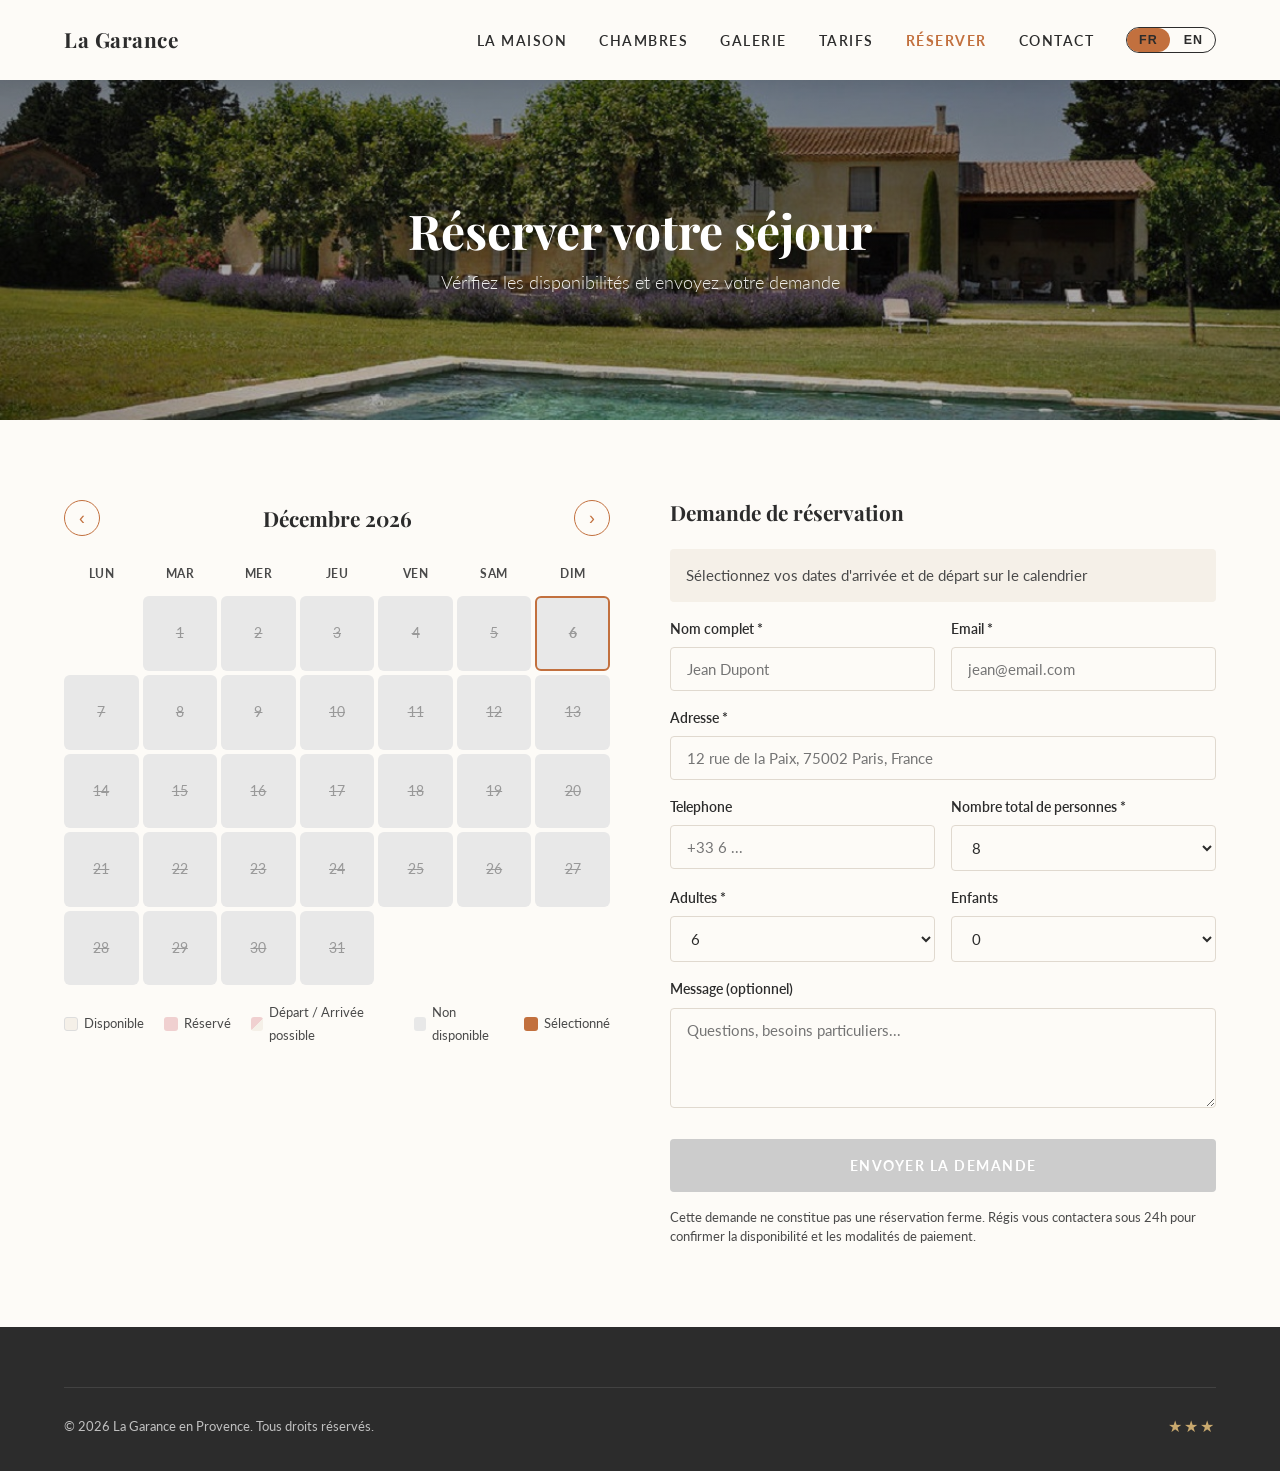
==== commit 5be1a745: "Add half-day checkout style (diagonal split) for turnover days" ====
--- a/booking.html
+++ b/booking.html
@@ -109,6 +109,12 @@
       cursor: not-allowed;
       text-decoration: line-through;
     }
+    .cal-day.checkout {
+      background: linear-gradient(135deg, #f0d0d0 50%, var(--cream) 50%);
+      color: #666;
+      cursor: pointer;
+      font-weight: 600;
+    }
     .cal-day.selected {
       background: var(--terracotta);
       color: #fff;
@@ -140,6 +146,7 @@
     .cal-legend-dot.avail { background: var(--cream); border: 1px solid #ddd; }
     .cal-legend-dot.booked { background: #f0d0d0; }
     .cal-legend-dot.unavail { background: #e8e8e8; }
+    .cal-legend-dot.checkout { background: linear-gradient(135deg, #f0d0d0 50%, var(--cream) 50%); }
     .cal-legend-dot.selected { background: var(--terracotta); }
 
     /* Price summary */
@@ -327,6 +334,7 @@
             <div class="cal-legend">
               <span><span class="cal-legend-dot avail"></span> <span data-i18n="bk_available">Disponible</span></span>
               <span><span class="cal-legend-dot booked"></span> <span data-i18n="bk_booked">Réservé</span></span>
+              <span><span class="cal-legend-dot checkout"></span> <span data-i18n="bk_checkout_avail">Départ / Arrivée possible</span></span>
               <span><span class="cal-legend-dot unavail"></span> <span data-i18n="bk_unavailable">Non disponible</span></span>
               <span><span class="cal-legend-dot selected"></span> <span data-i18n="bk_selected">Sélectionné</span></span>
             </div>
@@ -458,12 +466,14 @@
 
     // ---- Config (STATIC MODE — no backend needed) ----
     // Blocked date ranges: update this list when bookings change
-    // Booked = reserved by guests
+    // Booked = reserved by guests (to = checkout day, available for new check-in)
     const BOOKED_RANGES = [
       { from: '2026-06-27', to: '2026-07-04' },  // Carter
       { from: '2026-07-18', to: '2026-07-25' },  // Jault
       { from: '2026-07-25', to: '2026-09-05' },  // De Graaf
     ];
+    // Checkout days = half-day (departure morning, available for check-in evening)
+    const CHECKOUT_DATES = new Set(['2026-07-04', '2026-07-25', '2026-09-05']);
     // Unavailable = property not available (not rented out)
     const UNAVAILABLE_RANGES = [
       { from: '2026-01-01', to: '2026-06-27' },  // Hors saison
@@ -652,7 +662,11 @@
 
         if (dateStr === todayStr) el.classList.add('today');
         if (dateStr < todayStr) el.classList.add('past');
-        if (bookedDates.has(dateStr)) el.classList.add('booked');
+        if (CHECKOUT_DATES.has(dateStr) && bookedDates.has(dateStr)) {
+          el.classList.add('checkout');
+        } else if (bookedDates.has(dateStr)) {
+          el.classList.add('booked');
+        }
         if (unavailableDates.has(dateStr) && !bookedDates.has(dateStr)) el.classList.add('unavailable');
 
         // Selection state
